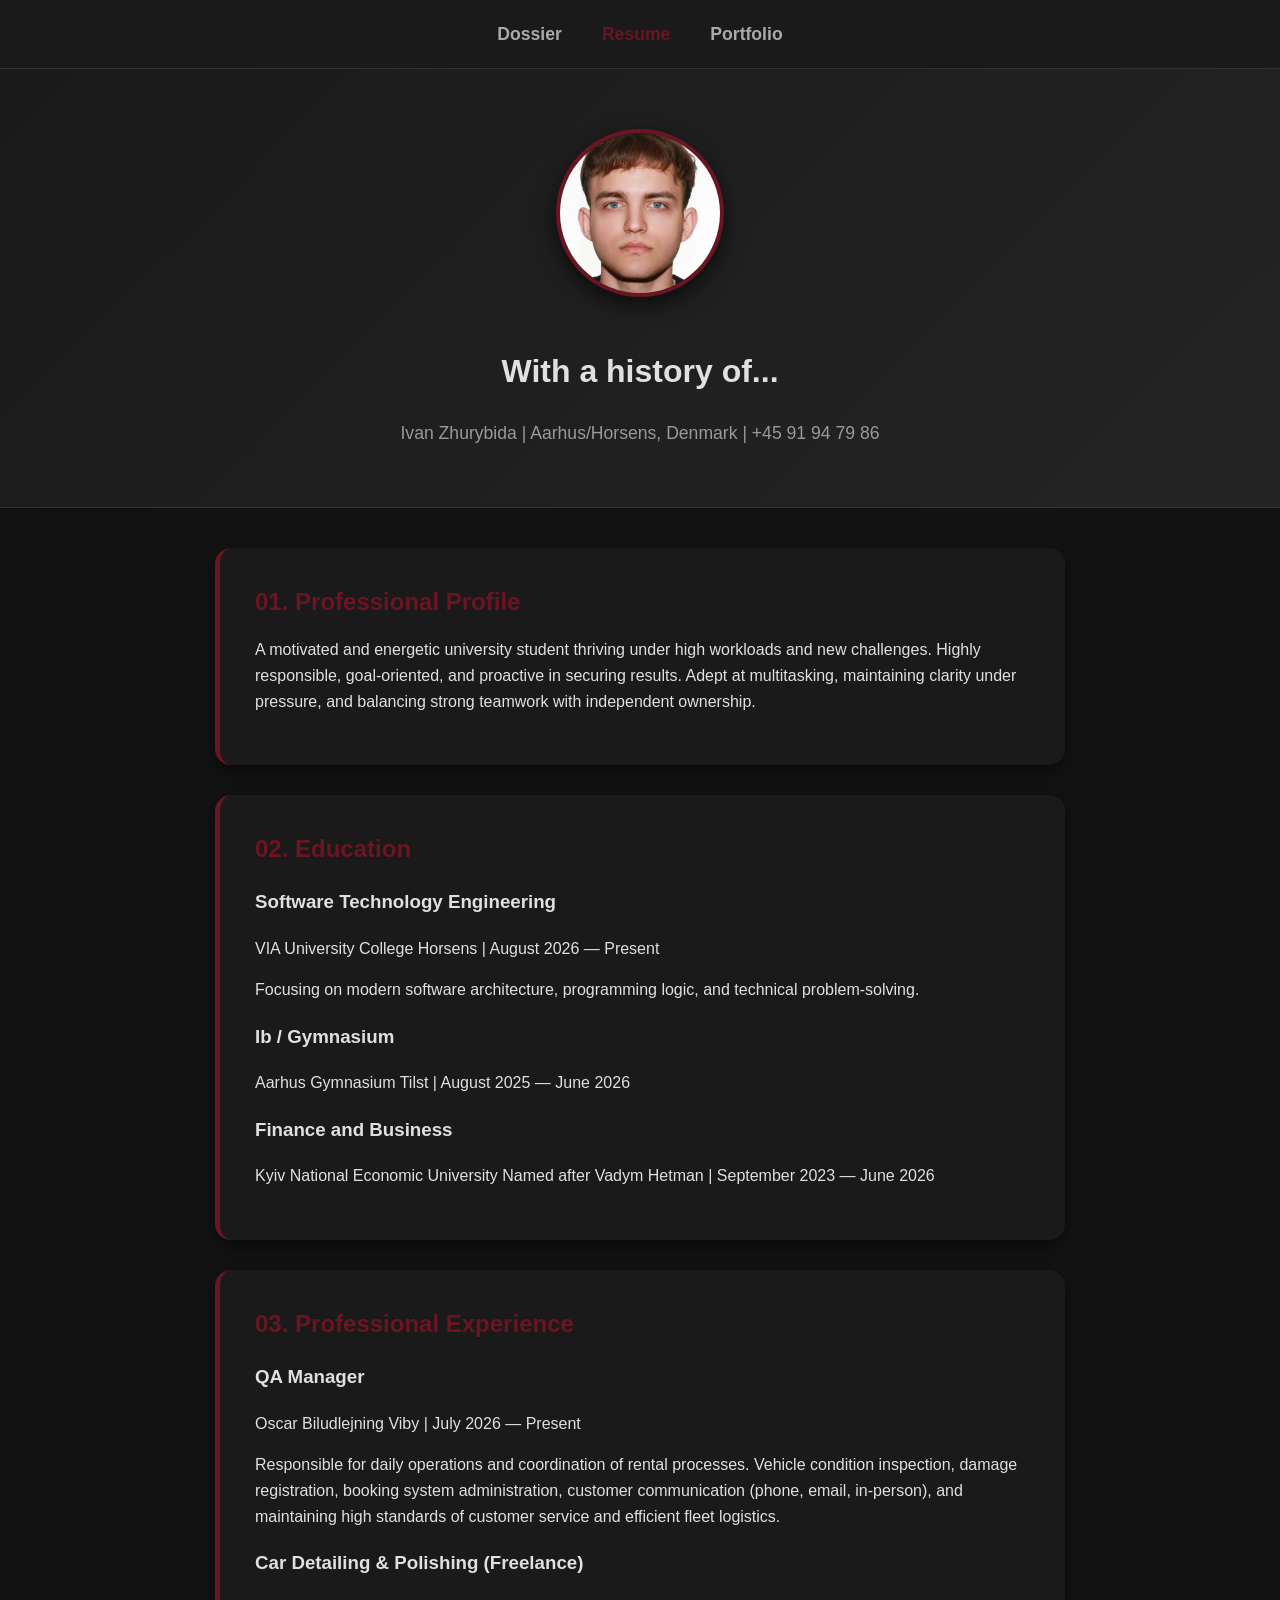
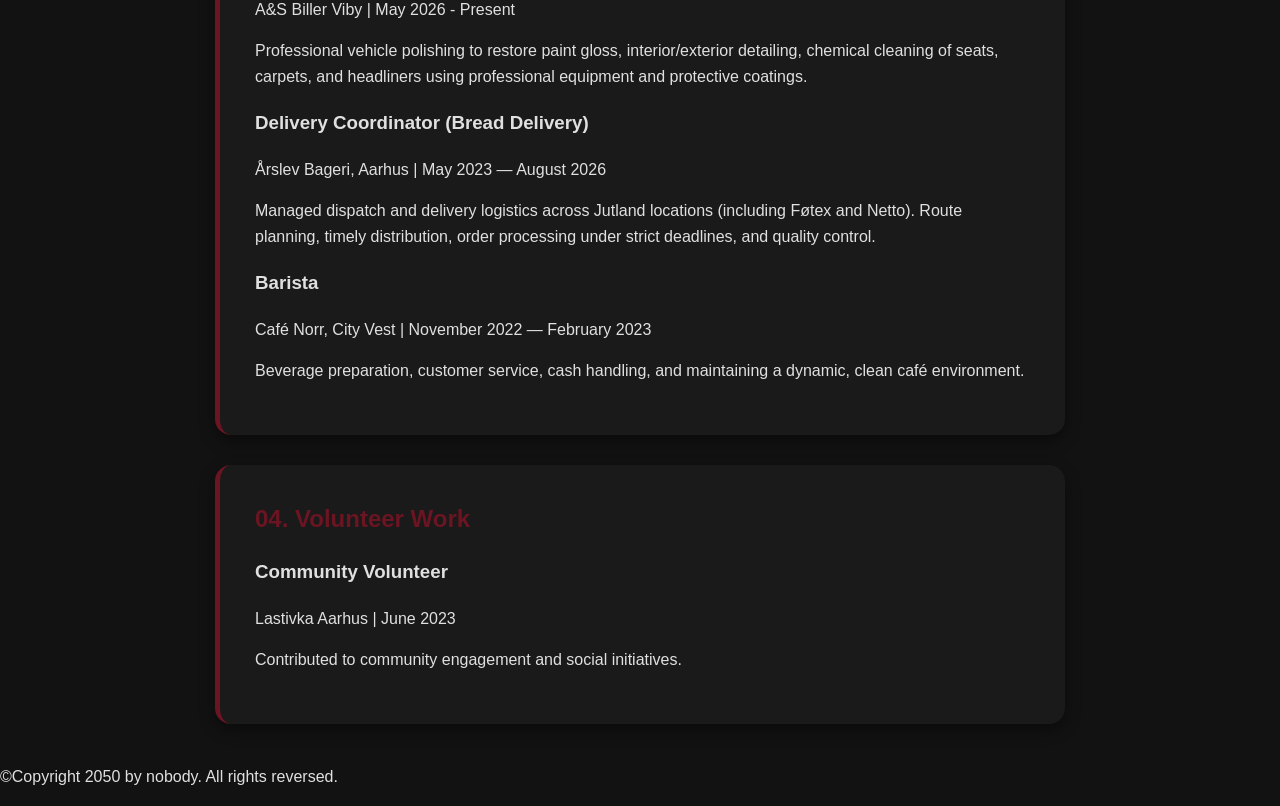
==== cv.html @ 4e1186ef "first commit" ====
<!DOCTYPE html>
<html lang="en">
<head>
    <meta charset="UTF-8">
    <meta name="viewport" content="width=device-width, initial-scale=1.0">
    <title>Credentials - Ivan Zhurybida (CV)</title>
    <link rel="stylesheet" href="styles.css">
</head>
<body>

    <nav class="main-nav">
        <a href="about-me.html">Dossier</a>
        <a href="cv.html" class="active">Resume</a>
        <a href="portfolio.html">Portfolio</a>
    </nav>

    
    <header class="hero-section">
        <img src="images/boss.jpg" alt="Ivan Zhurybida" class="profile-img">
        <div class="hero-text">
            <h1>With a history of...</h1>
            <p class="subtitle">Ivan Zhurybida | Aarhus/Horsens, Denmark | +45 91 94 79 86</p>
        </div>
    </header>


    <main class="content-container">
        
        <!-- Профиль / О себе -->
        <section class="card">
            <h2><span>01.</span> Professional Profile</h2>
            <p>A motivated and energetic university student thriving under high workloads and new challenges. Highly responsible, goal-oriented, and proactive in securing results. Adept at multitasking, maintaining clarity under pressure, and balancing strong teamwork with independent ownership.</p>
            
        </section>

       
        <section class="card">
            <h2><span>02.</span> Education</h2>
            <div class="cv-item">
                <h3>Software Technology Engineering</h3>
                <p class="cv-date">VIA University College Horsens | August 2026 — Present</p>
                <p>Focusing on modern software architecture, programming logic, and technical problem-solving.</p>
            </div>
            <div class="cv-item">
                <h3>Ib / Gymnasium</h3>
                <p class="cv-date">Aarhus Gymnasium Tilst | August 2025 — June 2026</p>
            </div>
            <div class="cv-item">
                <h3>Finance and Business</h3>
                <p class="cv-date">Kyiv National Economic University Named after Vadym Hetman | September 2023 — June 2026</p>
            </div>
        </section>

        <section class="card">
            <h2><span>03.</span> Professional Experience</h2>
            
            <div class="cv-item">
                <h3>QA Manager</h3>
                <p class="cv-date">Oscar Biludlejning Viby | July 2026 — Present</p>
                <p>Responsible for daily operations and coordination of rental processes. Vehicle condition inspection, damage registration, booking system administration, customer communication (phone, email, in-person), and maintaining high standards of customer service and efficient fleet logistics.</p>
            </div>

            <div class="cv-item">
                <h3>Car Detailing & Polishing (Freelance)</h3>
                <p class="cv-date">A&S Biller Viby | May 2026 - Present</p>
                <p>Professional vehicle polishing to restore paint gloss, interior/exterior detailing, chemical cleaning of seats, carpets, and headliners using professional equipment and protective coatings.</p>
            </div>

            <div class="cv-item">
                <h3>Delivery Coordinator (Bread Delivery)</h3>
                <p class="cv-date">Årslev Bageri, Aarhus | May 2023 — August 2026</p>
                <p>Managed dispatch and delivery logistics across Jutland locations (including Føtex and Netto). Route planning, timely distribution, order processing under strict deadlines, and quality control.</p>
            </div>

            <div class="cv-item">
                <h3>Barista</h3>
                <p class="cv-date">Café Norr, City Vest | November 2022 — February 2023</p>
                <p>Beverage preparation, customer service, cash handling, and maintaining a dynamic, clean café environment.</p>
            </div>
        </section>

        <section class="card">
            <h2><span>04.</span> Volunteer Work</h2>
            <div class="cv-item">
                <h3>Community Volunteer</h3>
                <p class="cv-date">Lastivka Aarhus | June 2023</p>
                <p>Contributed to community engagement and social initiatives.</p>
            </div>
        </section>

    </main>
 <footer>
      <p>©Copyright 2050 by nobody. All rights reversed.</p>
  </footer>

</body>
</html>
---- styles.css ----
body {
    font-family: 'Segoe UI', Tahoma, Geneva, Verdana, sans-serif;
    background-color: #121212;
    color: #e0e0e0;
    margin: 0;
    padding: 0;
    line-height: 1.6;
}

/* --- nav menu --- */
.main-nav {
    display: flex;
    justify-content: center;
    gap: 40px;
    background-color: #1a1a1a;
    padding: 20px;
    border-bottom: 1px solid #333;
    position: sticky;
    top: 0;
    z-index: 1000;
}

.main-nav a {
    color: #aaa;
    text-decoration: none;
    font-weight: 600;
    font-size: 1.1rem;
    transition: color 0.3s ease;
}

.main-nav a:hover, .main-nav a.active {
    color: #6b1422;
}

/* --- head --- */
.hero-section {
    background: linear-gradient(135deg, #1a1a1a, #242424);
    padding: 60px 20px;
    text-align: center;
    border-bottom: 1px solid #333;
}

.profile-img {
    width: 160px;
    height: 160px;
    object-fit: cover;
    border-radius: 50%;
    border: 4px solid #6b1422;
    box-shadow: 0 8px 20px rgba(0, 0, 0, 0.6);
    margin-bottom: 20px;
}

.hero-content h1 {
    color: #6b1422;
    margin: 10px 0 5px 0;
    font-size: 2.5rem;
    font-weight: 700;
}

.subtitle {
    color: #999;
    font-size: 1.1rem;
    margin: 0;
}

/* --- container and cards --- */
.content-container {
    max-width: 850px;
    margin: 40px auto;
    padding: 0 20px;
    display: flex;
    flex-direction: column;
    gap: 30px;
}

.card {
    background-color: #1a1a1a;
    padding: 35px;
    border-radius: 16px;
    box-shadow: 0 6px 15px rgba(0, 0, 0, 0.4);
    border-left: 5px solid #6b1422;
}

.card h2 {
    color: #6b1422;
    margin-top: 0;
    margin-bottom: 15px;
    font-size: 1.5rem;
}

.hobby-list {
    padding-left: 20px;
}

.hobby-list li {
    margin-bottom: 10px;
}

/* --- gallery  --- */
.photo-gallery {
    display: grid;
    grid-template-columns: repeat(3, 1fr);
    gap: 15px;
    margin-top: 20px;
}

.photo-gallery img {
    width: 100%;
    height: 270px;
    object-fit: cover;
    border-radius: 10px;
    border: 2px solid #333;
    transition: transform 0.3s ease, border-color 0.3s ease;
}

.photo-gallery img:hover {
    transform: scale(1.03);
    border-color: #6b1422;
}

/* --- addopted for phones  --- */
@media (max-width: 768px) {
    .photo-gallery {
        grid-template-columns: 1fr;
    }
    .hero-content h1 {
        font-size: 2rem;
    }
    .portfolio-grid {
    display: grid;
    grid-template-columns: repeat(2, 1fr);
    gap: 25px;
    max-width: 1000px;
}

}
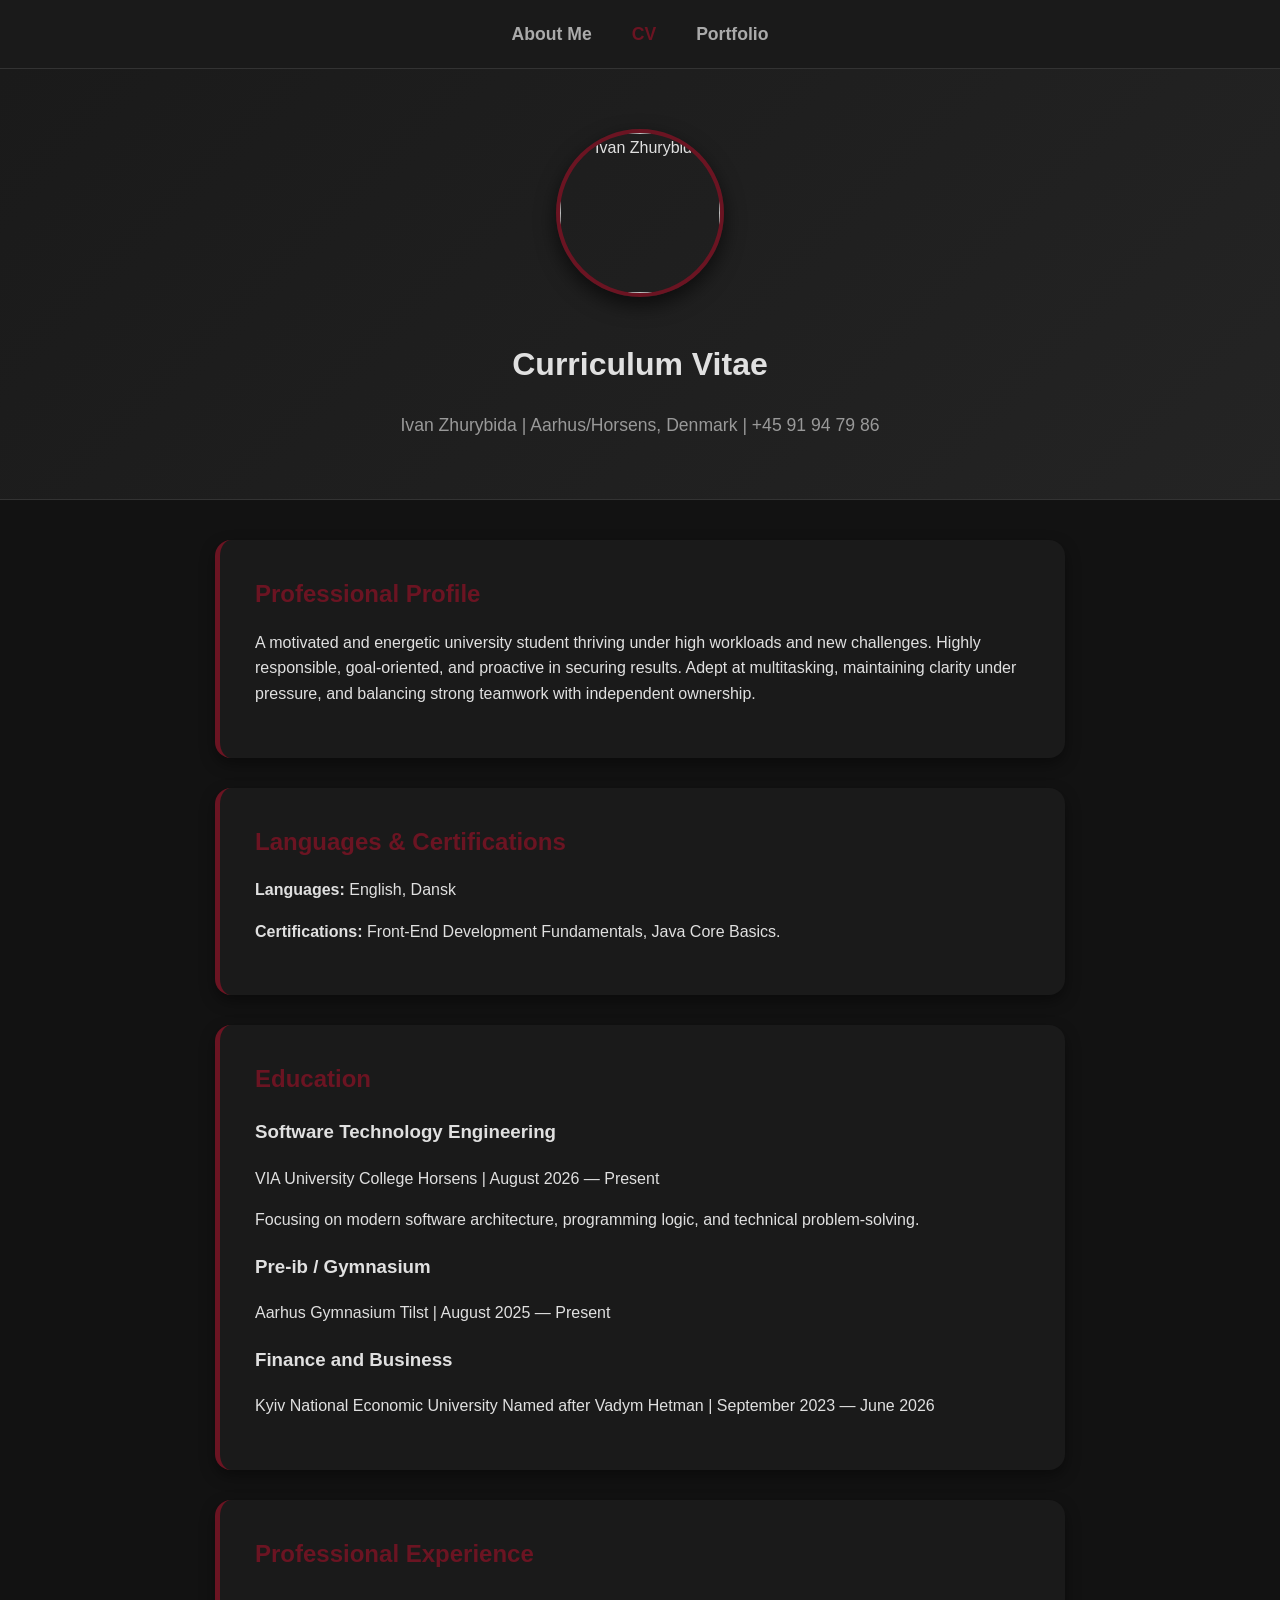
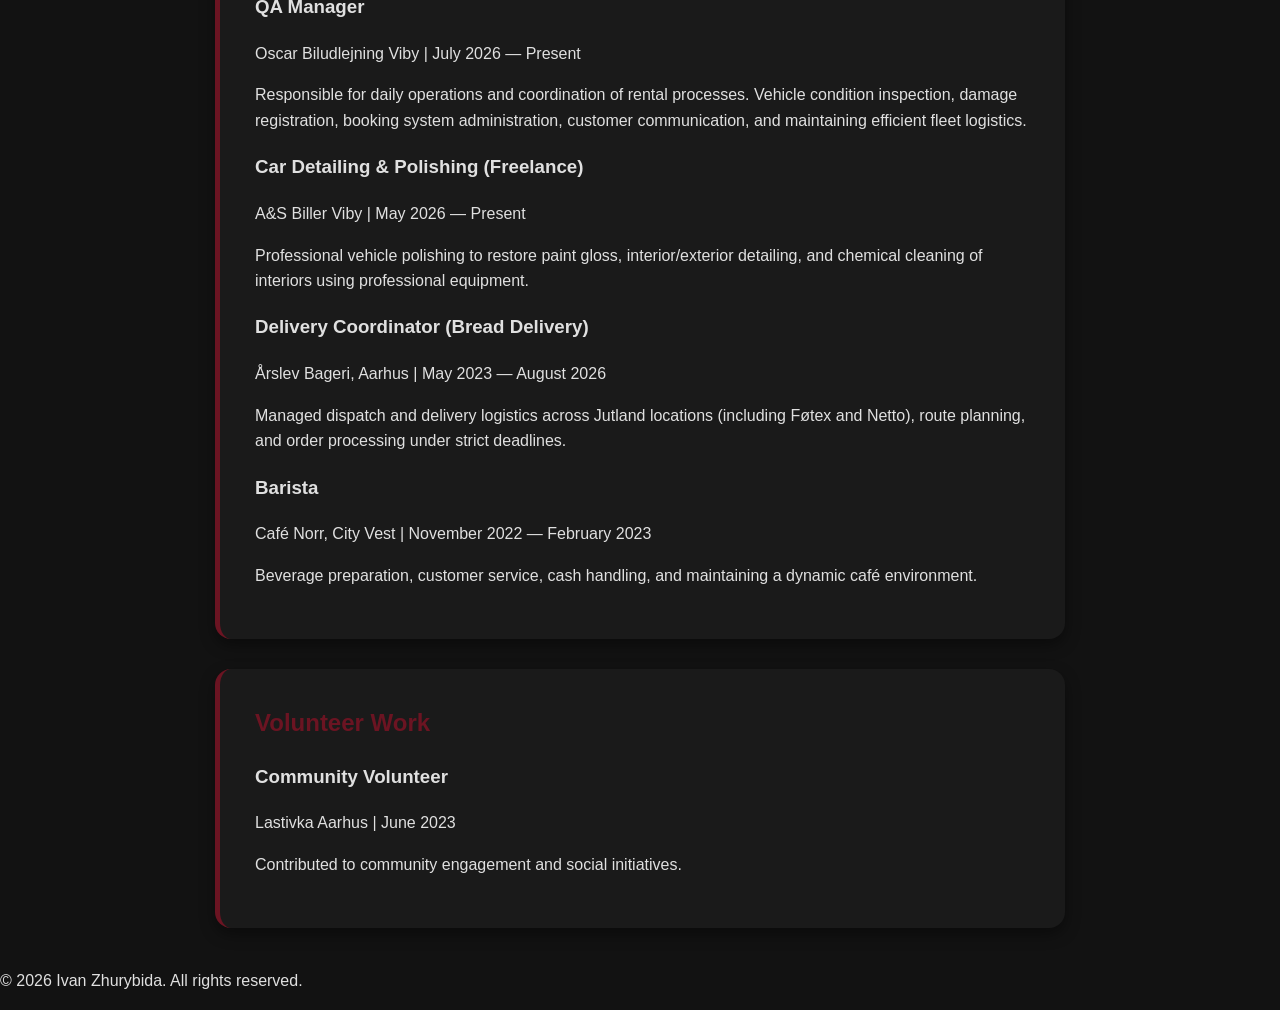
==== commit 48ae6196: "Update cv.html" ====
--- a/cv.html
+++ b/cv.html
@@ -1,49 +1,47 @@
-<!DOCTYPE html>
-<html lang="en">
 <head>
     <meta charset="UTF-8">
     <meta name="viewport" content="width=device-width, initial-scale=1.0">
-    <title>Credentials - Ivan Zhurybida (CV)</title>
+    <title>CV - Ivan Zhurybida</title>
     <link rel="stylesheet" href="styles.css">
 </head>
 <body>
 
     <nav class="main-nav">
-        <a href="about-me.html">Dossier</a>
-        <a href="cv.html" class="active">Resume</a>
+        <a href="index.html">About Me</a>
+        <a href="cv.html" class="active">CV</a>
         <a href="portfolio.html">Portfolio</a>
     </nav>
 
-    
     <header class="hero-section">
-        <img src="images/boss.jpg" alt="Ivan Zhurybida" class="profile-img">
+        <img src="images/profile-photo.jpg" alt="Ivan Zhurybida" class="profile-img">
         <div class="hero-text">
-            <h1>With a history of...</h1>
+            <h1>Curriculum Vitae</h1>
             <p class="subtitle">Ivan Zhurybida | Aarhus/Horsens, Denmark | +45 91 94 79 86</p>
         </div>
     </header>
 
-
     <main class="content-container">
-        
-        <!-- Профиль / О себе -->
         <section class="card">
-            <h2><span>01.</span> Professional Profile</h2>
+            <h2>Professional Profile</h2>
             <p>A motivated and energetic university student thriving under high workloads and new challenges. Highly responsible, goal-oriented, and proactive in securing results. Adept at multitasking, maintaining clarity under pressure, and balancing strong teamwork with independent ownership.</p>
-            
         </section>
 
-       
         <section class="card">
-            <h2><span>02.</span> Education</h2>
+            <h2>Languages & Certifications</h2>
+            <p><strong>Languages:</strong> English, Dansk</p>
+            <p style="margin-top: 10px;"><strong>Certifications:</strong> Front-End Development Fundamentals, Java Core Basics.</p>
+        </section>
+
+        <section class="card">
+            <h2>Education</h2>
             <div class="cv-item">
                 <h3>Software Technology Engineering</h3>
                 <p class="cv-date">VIA University College Horsens | August 2026 — Present</p>
                 <p>Focusing on modern software architecture, programming logic, and technical problem-solving.</p>
             </div>
             <div class="cv-item">
-                <h3>Ib / Gymnasium</h3>
-                <p class="cv-date">Aarhus Gymnasium Tilst | August 2025 — June 2026</p>
+                <h3>Pre-ib / Gymnasium</h3>
+                <p class="cv-date">Aarhus Gymnasium Tilst | August 2025 — Present</p>
             </div>
             <div class="cv-item">
                 <h3>Finance and Business</h3>
@@ -52,46 +50,43 @@
         </section>
 
         <section class="card">
-            <h2><span>03.</span> Professional Experience</h2>
-            
+            <h2>Professional Experience</h2>
             <div class="cv-item">
                 <h3>QA Manager</h3>
                 <p class="cv-date">Oscar Biludlejning Viby | July 2026 — Present</p>
-                <p>Responsible for daily operations and coordination of rental processes. Vehicle condition inspection, damage registration, booking system administration, customer communication (phone, email, in-person), and maintaining high standards of customer service and efficient fleet logistics.</p>
+                <p>Responsible for daily operations and coordination of rental processes. Vehicle condition inspection, damage registration, booking system administration, customer communication, and maintaining efficient fleet logistics.</p>
             </div>
-
             <div class="cv-item">
                 <h3>Car Detailing & Polishing (Freelance)</h3>
-                <p class="cv-date">A&S Biller Viby | May 2026 - Present</p>
-                <p>Professional vehicle polishing to restore paint gloss, interior/exterior detailing, chemical cleaning of seats, carpets, and headliners using professional equipment and protective coatings.</p>
+                <p class="cv-date">A&S Biller Viby | May 2026 — Present</p>
+                <p>Professional vehicle polishing to restore paint gloss, interior/exterior detailing, and chemical cleaning of interiors using professional equipment.</p>
             </div>
-
             <div class="cv-item">
                 <h3>Delivery Coordinator (Bread Delivery)</h3>
                 <p class="cv-date">Årslev Bageri, Aarhus | May 2023 — August 2026</p>
-                <p>Managed dispatch and delivery logistics across Jutland locations (including Føtex and Netto). Route planning, timely distribution, order processing under strict deadlines, and quality control.</p>
+                <p>Managed dispatch and delivery logistics across Jutland locations (including Føtex and Netto), route planning, and order processing under strict deadlines.</p>
             </div>
-
             <div class="cv-item">
                 <h3>Barista</h3>
                 <p class="cv-date">Café Norr, City Vest | November 2022 — February 2023</p>
-                <p>Beverage preparation, customer service, cash handling, and maintaining a dynamic, clean café environment.</p>
+                <p>Beverage preparation, customer service, cash handling, and maintaining a dynamic café environment.</p>
             </div>
         </section>
 
         <section class="card">
-            <h2><span>04.</span> Volunteer Work</h2>
+            <h2>Volunteer Work</h2>
             <div class="cv-item">
                 <h3>Community Volunteer</h3>
                 <p class="cv-date">Lastivka Aarhus | June 2023</p>
                 <p>Contributed to community engagement and social initiatives.</p>
             </div>
         </section>
+    </main>
 
-    </main>
- <footer>
-      <p>©Copyright 2050 by nobody. All rights reversed.</p>
-  </footer>
+    <footer class="site-footer">
+        <p>&copy; 2026 Ivan Zhurybida. All rights reserved.</p>
+    </footer>
+
 
 </body>
-</html>+</html>
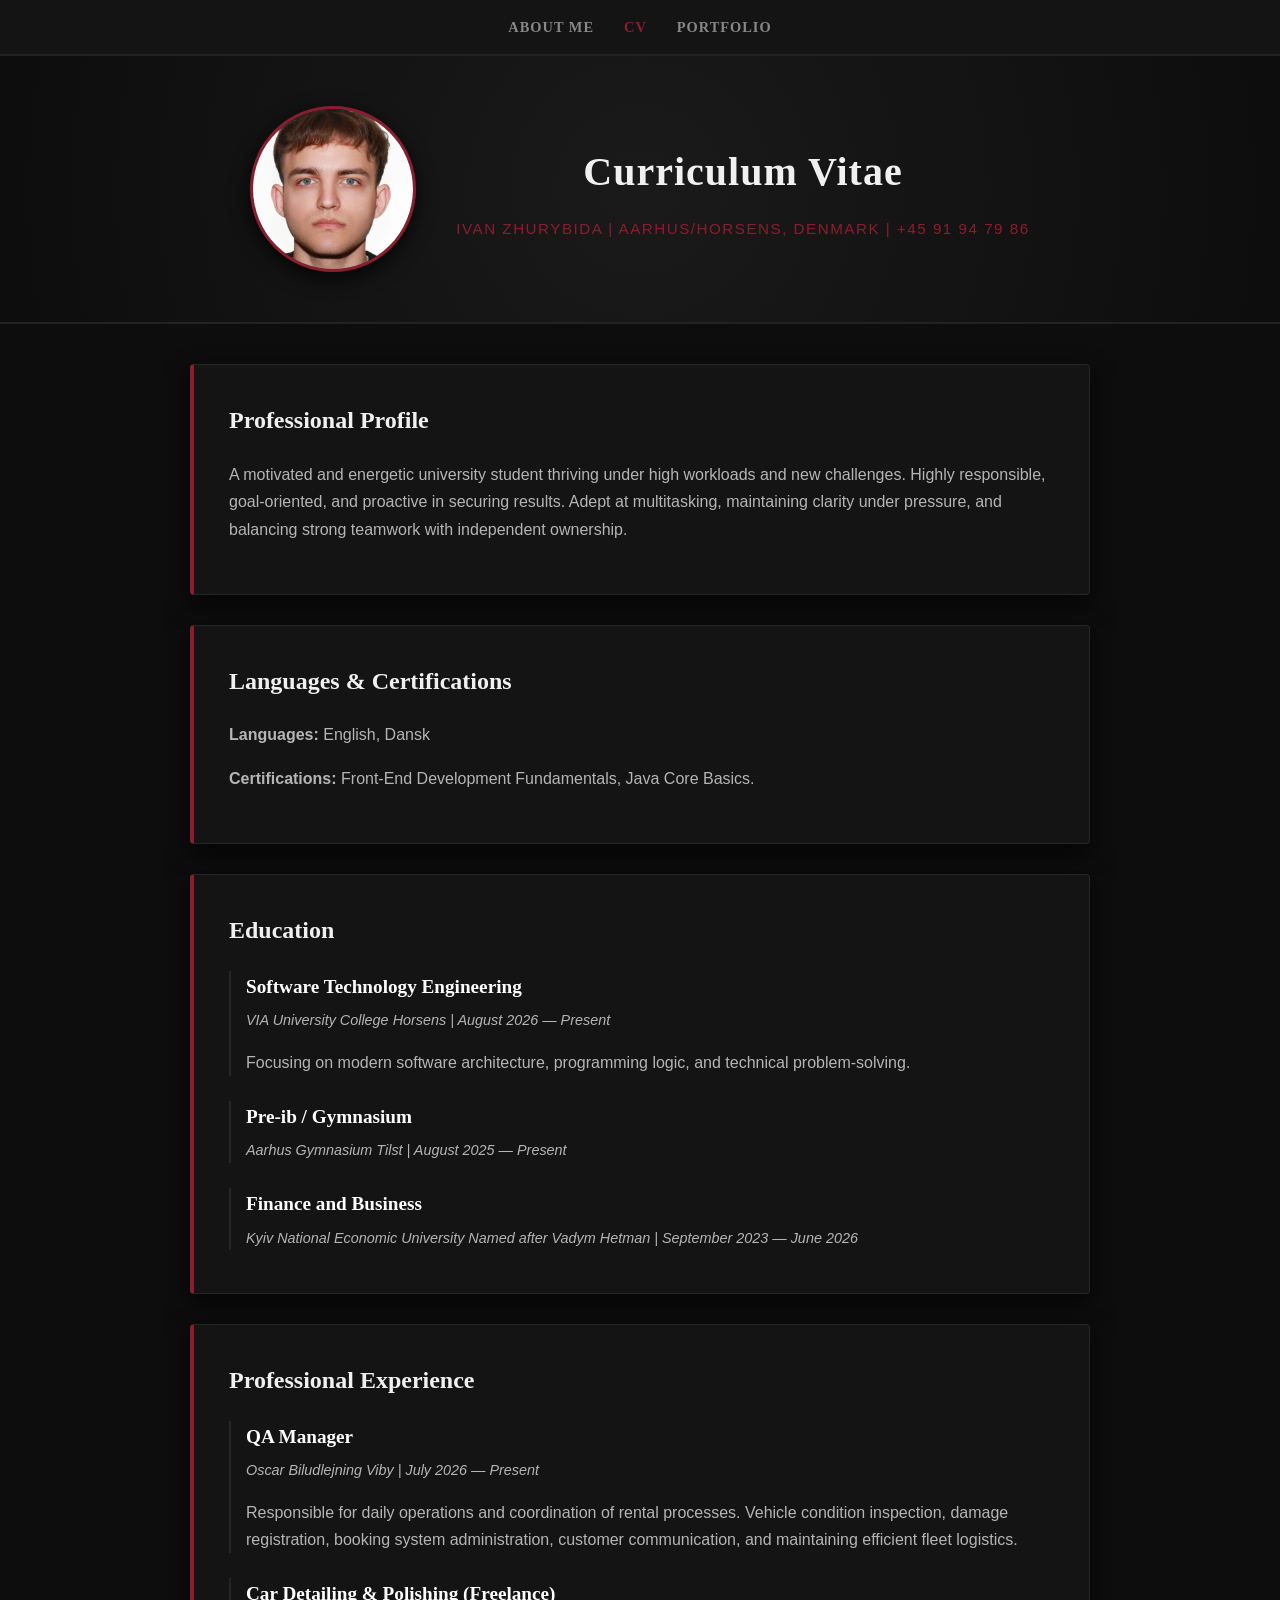
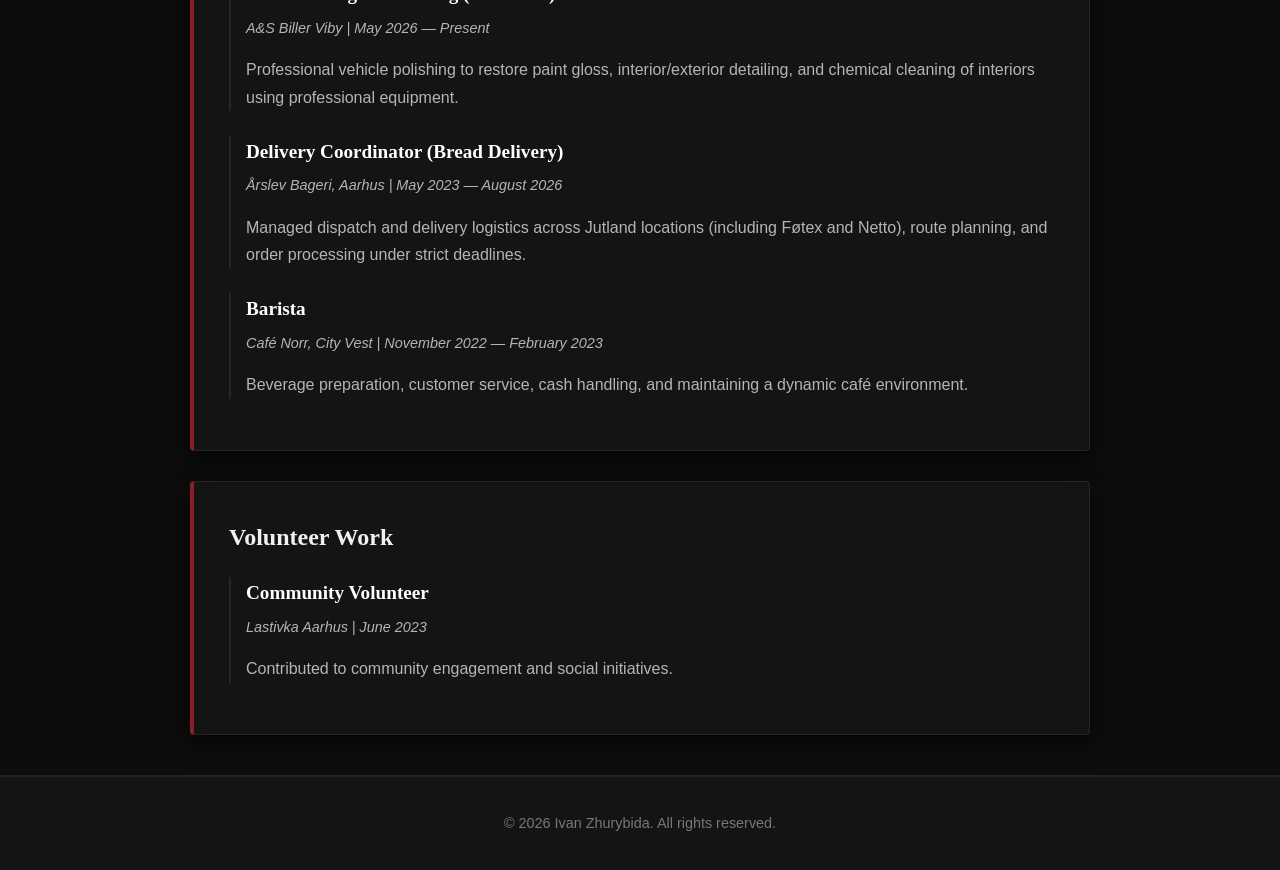
==== commit 4bb2d76b: "Update cv.html" ====
--- a/cv.html
+++ b/cv.html
@@ -13,7 +13,7 @@
     </nav>
 
     <header class="hero-section">
-        <img src="images/profile-photo.jpg" alt="Ivan Zhurybida" class="profile-img">
+        <img src="images/boss.jpg" alt="Ivan Zhurybida" class="profile-img">
         <div class="hero-text">
             <h1>Curriculum Vitae</h1>
             <p class="subtitle">Ivan Zhurybida | Aarhus/Horsens, Denmark | +45 91 94 79 86</p>
--- a/styles.css
+++ b/styles.css
@@ -1,44 +1,56 @@
-
 body {
-    font-family: 'Segoe UI', Tahoma, Geneva, Verdana, sans-serif;
-    background-color: #121212;
-    color: #e0e0e0;
+    font-family: 'Georgia', serif;
+    background-color: #0d0d0d;
+    color: #d1d1d1;
     margin: 0;
     padding: 0;
-    line-height: 1.6;
-}
-
-/* --- nav menu --- */
+    min-height: 100vh;
+    display: flex;
+    flex-direction: column;
+    line-height: 1.7;
+}
+
+main {
+    flex: 1;
+}
+
+/* Навигация */
 .main-nav {
     display: flex;
     justify-content: center;
-    gap: 40px;
-    background-color: #1a1a1a;
-    padding: 20px;
-    border-bottom: 1px solid #333;
+    gap: 30px;
+    background-color: #141414;
+    padding: 15px;
+    border-bottom: 2px solid #222;
     position: sticky;
     top: 0;
     z-index: 1000;
+    text-transform: uppercase;
+    letter-spacing: 1px;
+    font-size: 0.9rem;
 }
 
 .main-nav a {
-    color: #aaa;
+    color: #888;
     text-decoration: none;
-    font-weight: 600;
-    font-size: 1.1rem;
-    transition: color 0.3s ease;
+    font-weight: bold;
+    transition: color 0.3s;
 }
 
 .main-nav a:hover, .main-nav a.active {
-    color: #6b1422;
-}
-
-/* --- head --- */
+    color: #8b1e2e;
+}
+
+/* Шапка профиля */
 .hero-section {
-    background: linear-gradient(135deg, #1a1a1a, #242424);
-    padding: 60px 20px;
+    display: flex;
+    align-items: center;
+    justify-content: center;
+    gap: 40px;
+    padding: 50px 20px;
+    background: radial-gradient(circle, #1a1a1a 0%, #0d0d0d 100%);
     text-align: center;
-    border-bottom: 1px solid #333;
+    border-bottom: 2px solid #222;
 }
 
 .profile-img {
@@ -46,27 +58,29 @@
     height: 160px;
     object-fit: cover;
     border-radius: 50%;
-    border: 4px solid #6b1422;
-    box-shadow: 0 8px 20px rgba(0, 0, 0, 0.6);
-    margin-bottom: 20px;
-}
-
-.hero-content h1 {
-    color: #6b1422;
-    margin: 10px 0 5px 0;
+    border: 3px solid #8b1e2e;
+    box-shadow: 0 6px 20px rgba(0, 0, 0, 0.8);
+}
+
+.hero-text h1 {
+    color: #f0f0f0;
+    margin: 0 0 10px 0;
     font-size: 2.5rem;
-    font-weight: 700;
+    letter-spacing: 1px;
 }
 
 .subtitle {
-    color: #999;
-    font-size: 1.1rem;
+    color: #8b1e2e;
+    font-family: 'Segoe UI', sans-serif;
+    font-size: 0.95rem;
+    letter-spacing: 1.5px;
+    text-transform: uppercase;
     margin: 0;
 }
 
-/* --- container and cards --- */
+/* Общий контейнер */
 .content-container {
-    max-width: 850px;
+    max-width: 900px;
     margin: 40px auto;
     padding: 0 20px;
     display: flex;
@@ -74,64 +88,149 @@
     gap: 30px;
 }
 
+/* Карточки */
 .card {
-    background-color: #1a1a1a;
+    background-color: #141414;
     padding: 35px;
-    border-radius: 16px;
-    box-shadow: 0 6px 15px rgba(0, 0, 0, 0.4);
-    border-left: 5px solid #6b1422;
+    border-radius: 4px;
+    box-shadow: 0 8px 25px rgba(0,0,0,0.7);
+    border: 1px solid #262626;
+    border-left: 4px solid #8b1e2e;
 }
 
 .card h2 {
-    color: #6b1422;
+    color: #f0f0f0;
     margin-top: 0;
-    margin-bottom: 15px;
     font-size: 1.5rem;
-}
-
-.hobby-list {
+    font-family: 'Georgia', serif;
+}
+
+.card p, .card li {
+    font-family: 'Segoe UI', Tahoma, sans-serif;
+    color: #b5b5b5;
+}
+
+.card ul {
     padding-left: 20px;
 }
 
-.hobby-list li {
-    margin-bottom: 10px;
-}
-
-/* --- gallery  --- */
+.card li {
+    margin-bottom: 8px;
+}
+
+/* Элементы CV */
+.cv-item {
+    margin-bottom: 25px;
+    border-left: 2px solid #262626;
+    padding-left: 15px;
+}
+
+.cv-item:last-child {
+    margin-bottom: 0;
+}
+
+.cv-item h3 {
+    color: #fff;
+    font-size: 1.2rem;
+    margin: 0 0 5px 0;
+}
+
+.cv-date {
+    color: #8b1e2e;
+    font-size: 0.9rem;
+    margin: 0 0 8px 0;
+    font-style: italic;
+}
+
+/* Галерея */
 .photo-gallery {
     display: grid;
-    grid-template-columns: repeat(3, 1fr);
+    grid-template-columns: 1fr;
     gap: 15px;
     margin-top: 20px;
 }
 
 .photo-gallery img {
     width: 100%;
-    height: 270px;
+    height: 200px;
     object-fit: cover;
-    border-radius: 10px;
-    border: 2px solid #333;
-    transition: transform 0.3s ease, border-color 0.3s ease;
+    border-radius: 2px;
+    border: 1px solid #333;
+    filter: brightness(0.95) contrast(1.05);
+    transition: transform 0.3s, border-color 0.3s;
 }
 
 .photo-gallery img:hover {
     transform: scale(1.03);
-    border-color: #6b1422;
-}
-
-/* --- addopted for phones  --- */
-@media (max-width: 768px) {
-    .photo-gallery {
-        grid-template-columns: 1fr;
-    }
-    .hero-content h1 {
-        font-size: 2rem;
-    }
-    .portfolio-grid {
+    border-color: #8b1e2e;
+}
+
+/* Элементы проектов в портфолио */
+.project-img {
+    width: 100%;
+    height: 180px;
+    object-fit: cover;
+    border-radius: 2px;
+    margin-bottom: 15px;
+    border: 1px solid #262626;
+}
+
+.project-link {
+    display: inline-block;
+    margin-top: 15px;
+    color: #8b1e2e;
+    text-decoration: none;
+    font-weight: bold;
+    font-family: 'Segoe UI', sans-serif;
+    transition: color 0.3s;
+}
+
+.project-link:hover {
+    color: #b82b3c;
+    text-decoration: underline;
+}
+
+/* Портфолио сетка (Mobile-First) */
+.portfolio-grid {
     display: grid;
-    grid-template-columns: repeat(2, 1fr);
+    grid-template-columns: 1fr;
     gap: 25px;
     max-width: 1000px;
 }
 
-}+.span-two {
+    grid-column: 1;
+}
+
+/* Футер */
+.site-footer {
+    background-color: #141414;
+    border-top: 2px solid #222;
+    text-align: center;
+    padding: 20px;
+    font-family: 'Segoe UI', sans-serif;
+    font-size: 0.9rem;
+    color: #777;
+}
+
+/* Адаптивность */
+@media (min-width: 600px) {
+    .photo-gallery {
+        grid-template-columns: repeat(2, 1fr);
+    }
+}
+
+@media (min-width: 768px) {
+    .portfolio-grid {
+        grid-template-columns: repeat(2, 1fr);
+    }
+    .span-two {
+        grid-column: span 2;
+    }
+}
+
+@media (min-width: 1024px) {
+    .photo-gallery {
+        grid-template-columns: repeat(3, 1fr);
+    }
+}
